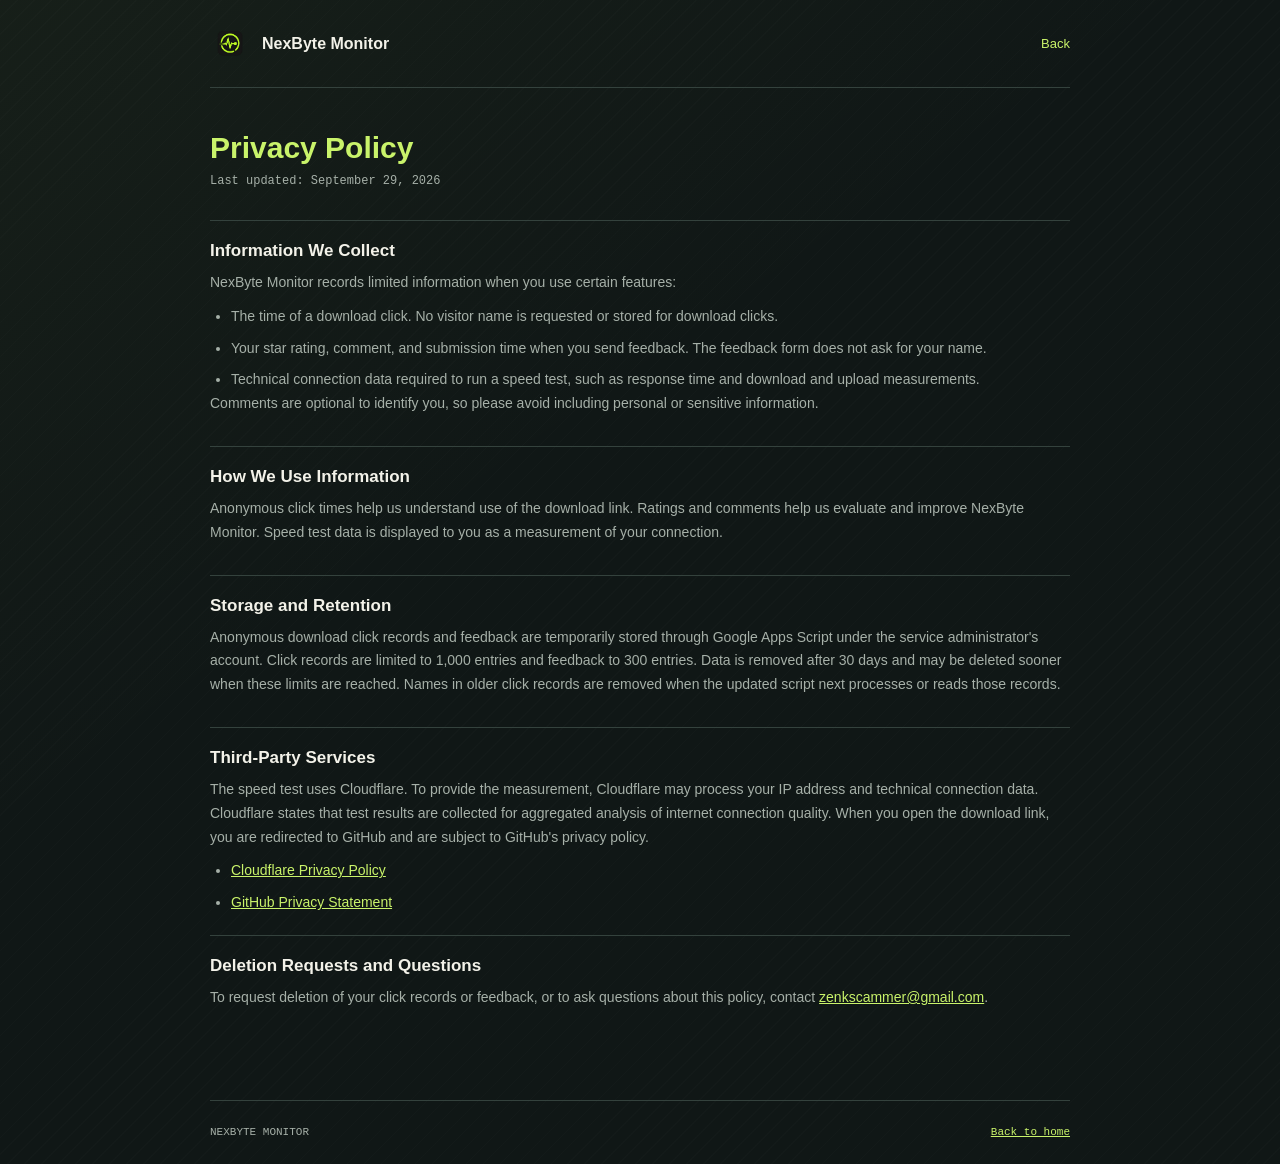
==== privacy.html @ 81417cbb "Add files via upload" ====
<!doctype html>
<html lang="en">
  <head>
    <meta charset="UTF-8" />
    <meta name="viewport" content="width=device-width, initial-scale=1.0" />
    <meta name="theme-color" content="#101716" />
    <meta name="description" content="NexByte Monitor privacy policy." />
    <title>Privacy Policy | NexByte Monitor</title>
    <link rel="stylesheet" href="privacy.min.css" />
  </head>
  <body>
    <div class="page">
      <header>
        <a class="brand" href="index.html">
          <img src="1ace2b28-f7fc-4e73-abe7-52dc9e09163b__1_-removebg-preview%20%281%29.webp" alt="" />
          NexByte Monitor
        </a>
        <a class="back-link" href="index.html">Back</a>
      </header>

      <main>
        <h1>Privacy Policy</h1>
        <p class="updated">Last updated: September 29, 2026</p>

        <section>
          <h2>Information We Collect</h2>
          <p>NexByte Monitor records limited information when you use certain features:</p>
          <ul>
            <li>The time of a download click. No visitor name is requested or stored for download clicks.</li>
            <li>Your star rating, comment, and submission time when you send feedback. The feedback form does not ask for your name.</li>
            <li>Technical connection data required to run a speed test, such as response time and download and upload measurements.</li>
          </ul>
          <p>Comments are optional to identify you, so please avoid including personal or sensitive information.</p>
        </section>

        <section>
          <h2>How We Use Information</h2>
          <p>Anonymous click times help us understand use of the download link. Ratings and comments help us evaluate and improve NexByte Monitor. Speed test data is displayed to you as a measurement of your connection.</p>
        </section>

        <section>
          <h2>Storage and Retention</h2>
          <p>Anonymous download click records and feedback are temporarily stored through Google Apps Script under the service administrator's account. Click records are limited to 1,000 entries and feedback to 300 entries. Data is removed after 30 days and may be deleted sooner when these limits are reached. Names in older click records are removed when the updated script next processes or reads those records.</p>
        </section>

        <section>
          <h2>Third-Party Services</h2>
          <p>The speed test uses Cloudflare. To provide the measurement, Cloudflare may process your IP address and technical connection data. Cloudflare states that test results are collected for aggregated analysis of internet connection quality. When you open the download link, you are redirected to GitHub and are subject to GitHub's privacy policy.</p>
          <ul>
            <li><a href="https://www.cloudflare.com/privacypolicy/" target="_blank" rel="noopener noreferrer">Cloudflare Privacy Policy</a></li>
            <li><a href="https://docs.github.com/en/site-policy/privacy-policies/github-privacy-statement" target="_blank" rel="noopener noreferrer">GitHub Privacy Statement</a></li>
          </ul>
        </section>

        <section>
          <h2>Deletion Requests and Questions</h2>
          <p>To request deletion of your click records or feedback, or to ask questions about this policy, contact <a href="mailto:zenkscammer@gmail.com">zenkscammer@gmail.com</a>.</p>
        </section>
      </main>

      <footer>
        <span>NEXBYTE MONITOR</span>
        <a href="index.html">Back to home</a>
      </footer>
    </div>
  </body>
</html>
---- privacy.min.css ----
:root{color-scheme:dark;--ink:#f3f2e9;--muted:#a6b0a8;--base:#101716;--line:#34423d;--lime:#c9f36a}*{box-sizing:border-box}body{min-height:100vh;margin:0;background-color:var(--base);background-image:linear-gradient(145deg,rgba(201,243,106,.035),transparent 42%),repeating-linear-gradient(135deg,rgba(255,255,255,.012) 0 1px,transparent 1px 12px);color:var(--ink);font-family:"Segoe UI","Trebuchet MS",sans-serif}.page{width:min(100% - 40px,860px);margin:0 auto}header{min-height:88px;display:flex;align-items:center;justify-content:space-between;border-bottom:1px solid var(--line)}.brand{display:flex;align-items:center;gap:12px;color:var(--ink);font-weight:700;text-decoration:none}.brand img{display:block;width:40px;height:40px;object-fit:contain}.back-link,a{color:var(--lime)}.back-link{font-size:13px;text-decoration:none}.back-link:hover{text-decoration:underline}main{padding:42px 0 60px}h1{margin:0 0 8px;color:var(--lime);font-size:30px;line-height:1.2}.updated{margin:0 0 32px;color:var(--muted);font:12px Consolas,monospace}section{padding:20px 0;border-top:1px solid var(--line)}h2{margin:0 0 10px;font-size:17px}li,p{color:var(--muted);font-size:14px;line-height:1.7}p{margin:0 0 10px}ul{display:grid;gap:8px;padding-left:21px;margin:10px 0 0}footer{min-height:64px;display:flex;align-items:center;justify-content:space-between;gap:12px;border-top:1px solid var(--line);color:var(--muted);font:11px Consolas,monospace}@media (max-width:600px){.page{width:min(100% - 32px,520px)}header{min-height:72px}.brand{gap:9px;font-size:14px}.brand img{width:36px;height:36px}main{padding:30px 0 44px}h1{font-size:25px}li,p{font-size:13px}footer{flex-wrap:wrap;padding:14px 0}}
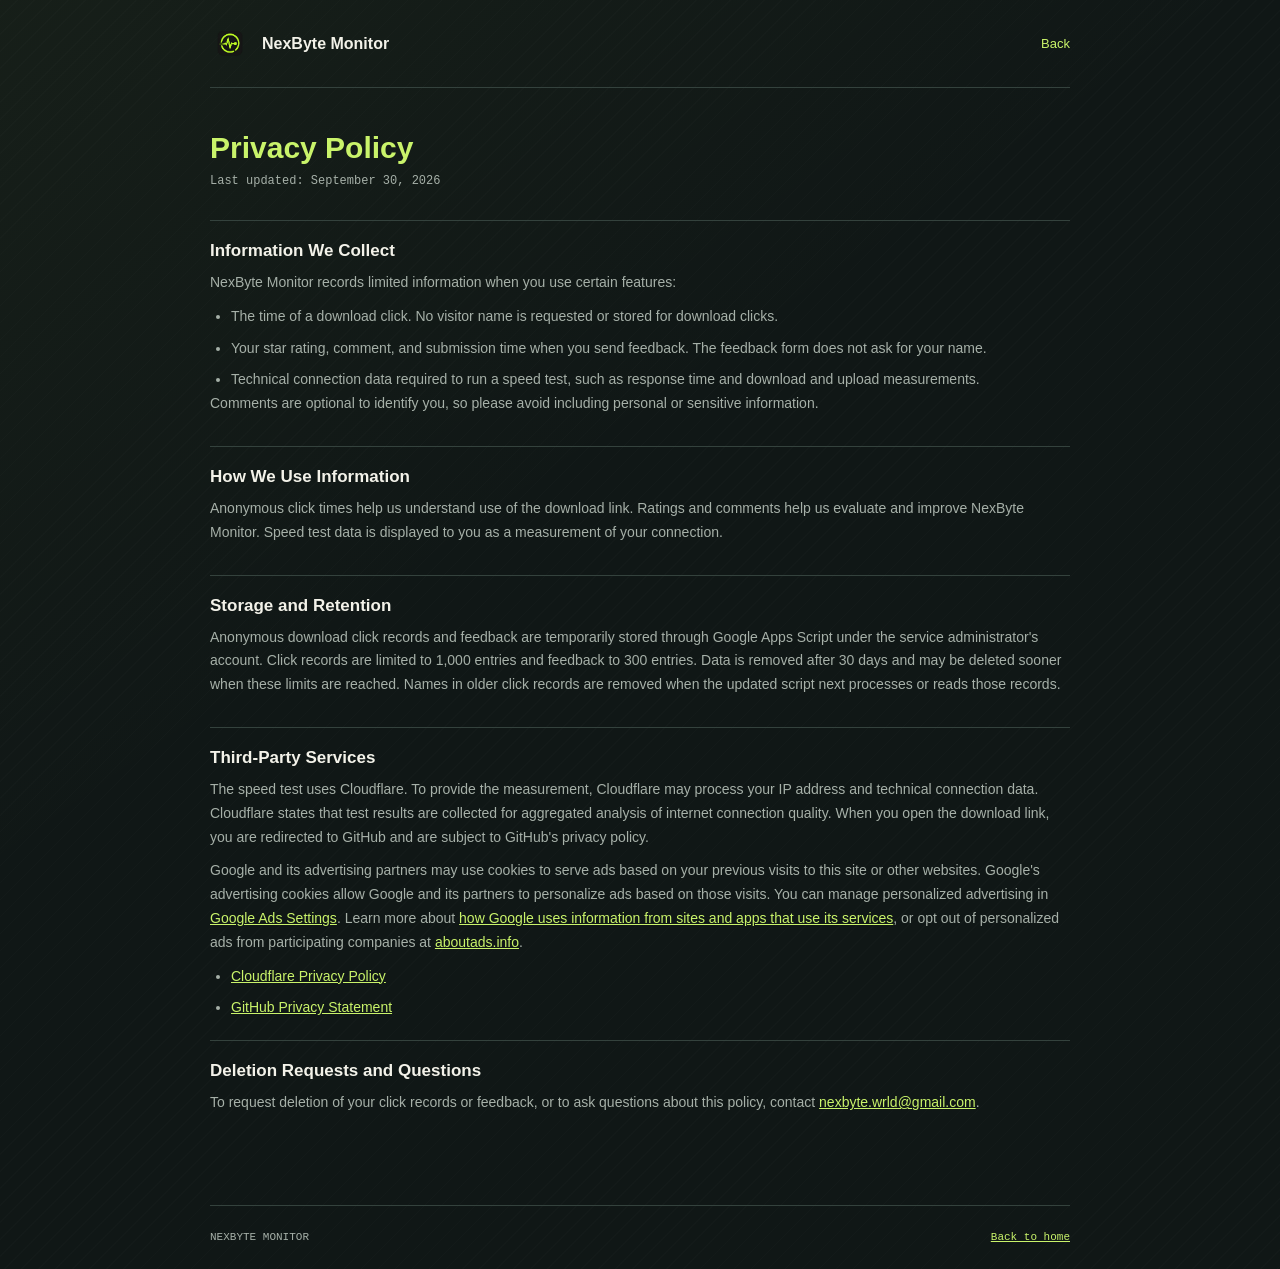
==== commit 00d74fa2: "new" ====
--- a/privacy.html
+++ b/privacy.html
@@ -20,7 +20,7 @@
 
       <main>
         <h1>Privacy Policy</h1>
-        <p class="updated">Last updated: September 29, 2026</p>
+        <p class="updated">Last updated: September 30, 2026</p>
 
         <section>
           <h2>Information We Collect</h2>
@@ -46,6 +46,7 @@
         <section>
           <h2>Third-Party Services</h2>
           <p>The speed test uses Cloudflare. To provide the measurement, Cloudflare may process your IP address and technical connection data. Cloudflare states that test results are collected for aggregated analysis of internet connection quality. When you open the download link, you are redirected to GitHub and are subject to GitHub's privacy policy.</p>
+          <p>Google and its advertising partners may use cookies to serve ads based on your previous visits to this site or other websites. Google's advertising cookies allow Google and its partners to personalize ads based on those visits. You can manage personalized advertising in <a href="https://www.google.com/settings/ads" target="_blank" rel="noopener noreferrer">Google Ads Settings</a>. Learn more about <a href="https://policies.google.com/technologies/partner-sites?hl=en" target="_blank" rel="noopener noreferrer">how Google uses information from sites and apps that use its services</a>, or opt out of personalized ads from participating companies at <a href="https://www.aboutads.info/choices/" target="_blank" rel="noopener noreferrer">aboutads.info</a>.</p>
           <ul>
             <li><a href="https://www.cloudflare.com/privacypolicy/" target="_blank" rel="noopener noreferrer">Cloudflare Privacy Policy</a></li>
             <li><a href="https://docs.github.com/en/site-policy/privacy-policies/github-privacy-statement" target="_blank" rel="noopener noreferrer">GitHub Privacy Statement</a></li>
@@ -54,7 +55,7 @@
 
         <section>
           <h2>Deletion Requests and Questions</h2>
-          <p>To request deletion of your click records or feedback, or to ask questions about this policy, contact <a href="mailto:zenkscammer@gmail.com">zenkscammer@gmail.com</a>.</p>
+          <p>To request deletion of your click records or feedback, or to ask questions about this policy, contact <a href="mailto:nexbyte.wrld@gmail.com">nexbyte.wrld@gmail.com</a>.</p>
         </section>
       </main>
 
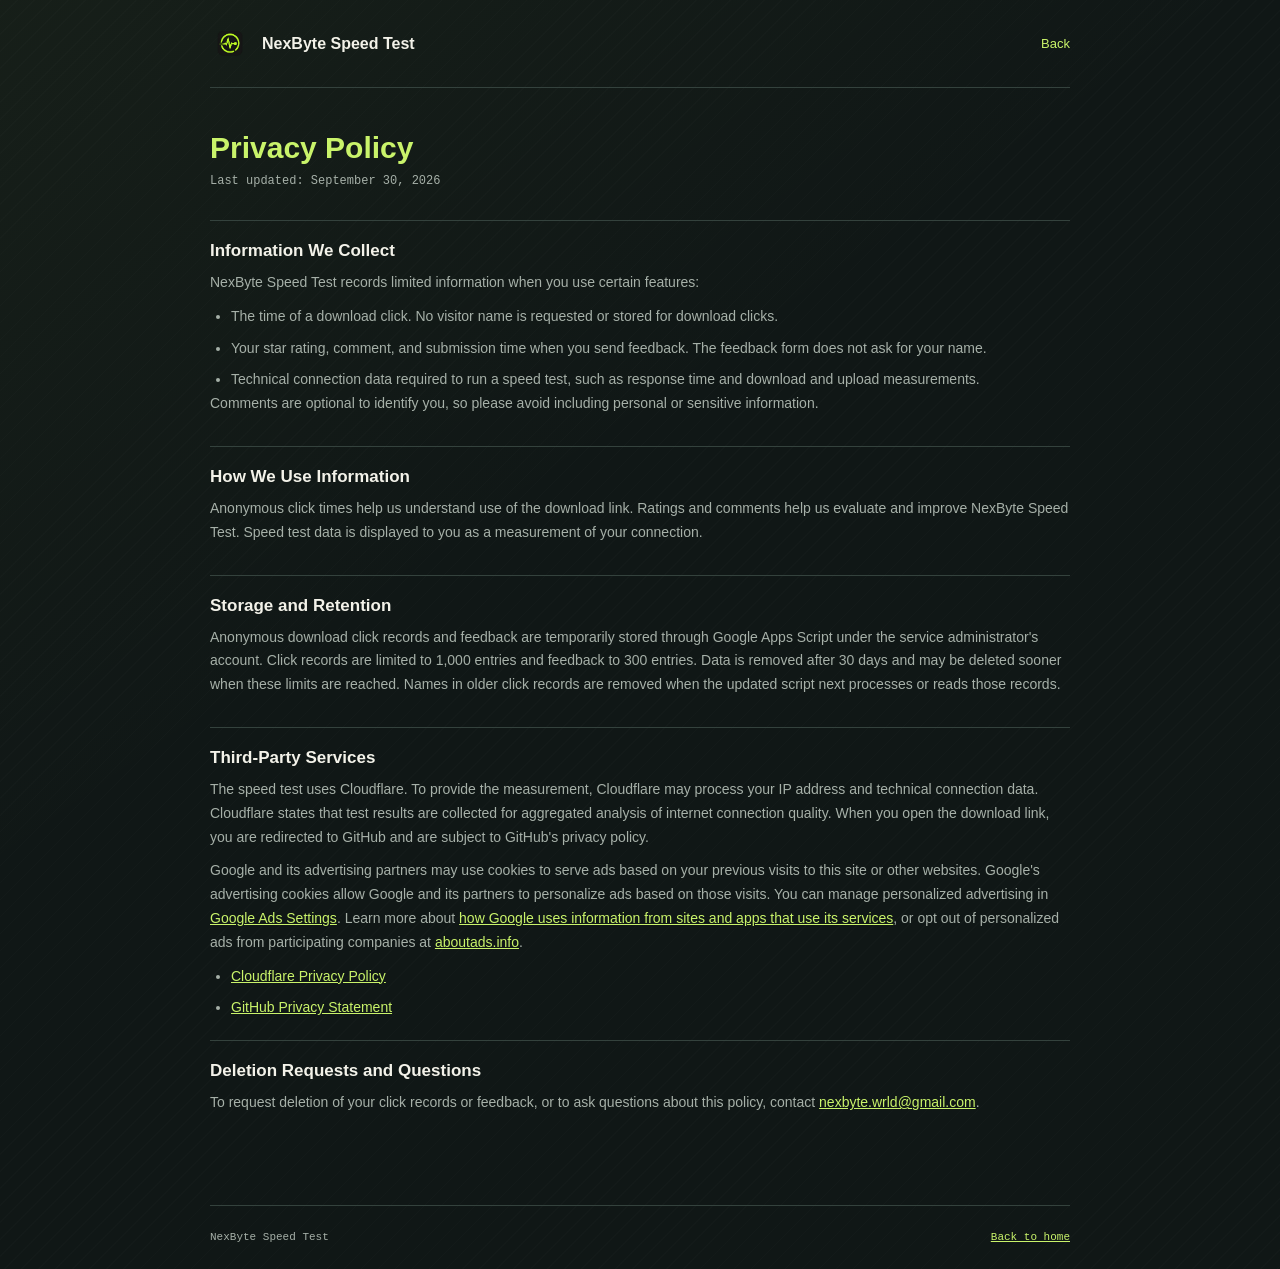
==== commit 979bb6bb: "new" ====
--- a/privacy.html
+++ b/privacy.html
@@ -4,8 +4,8 @@
     <meta charset="UTF-8" />
     <meta name="viewport" content="width=device-width, initial-scale=1.0" />
     <meta name="theme-color" content="#101716" />
-    <meta name="description" content="NexByte Monitor privacy policy." />
-    <title>Privacy Policy | NexByte Monitor</title>
+    <meta name="description" content="NexByte Speed Test privacy policy." />
+    <title>Privacy Policy | NexByte Speed Test</title>
     <link rel="stylesheet" href="privacy.min.css" />
   </head>
   <body>
@@ -13,7 +13,7 @@
       <header>
         <a class="brand" href="index.html">
           <img src="1ace2b28-f7fc-4e73-abe7-52dc9e09163b__1_-removebg-preview%20%281%29.webp" alt="" />
-          NexByte Monitor
+          NexByte Speed Test
         </a>
         <a class="back-link" href="index.html">Back</a>
       </header>
@@ -24,7 +24,7 @@
 
         <section>
           <h2>Information We Collect</h2>
-          <p>NexByte Monitor records limited information when you use certain features:</p>
+          <p>NexByte Speed Test records limited information when you use certain features:</p>
           <ul>
             <li>The time of a download click. No visitor name is requested or stored for download clicks.</li>
             <li>Your star rating, comment, and submission time when you send feedback. The feedback form does not ask for your name.</li>
@@ -35,7 +35,7 @@
 
         <section>
           <h2>How We Use Information</h2>
-          <p>Anonymous click times help us understand use of the download link. Ratings and comments help us evaluate and improve NexByte Monitor. Speed test data is displayed to you as a measurement of your connection.</p>
+          <p>Anonymous click times help us understand use of the download link. Ratings and comments help us evaluate and improve NexByte Speed Test. Speed test data is displayed to you as a measurement of your connection.</p>
         </section>
 
         <section>
@@ -60,7 +60,7 @@
       </main>
 
       <footer>
-        <span>NEXBYTE MONITOR</span>
+        <span>NexByte Speed Test</span>
         <a href="index.html">Back to home</a>
       </footer>
     </div>
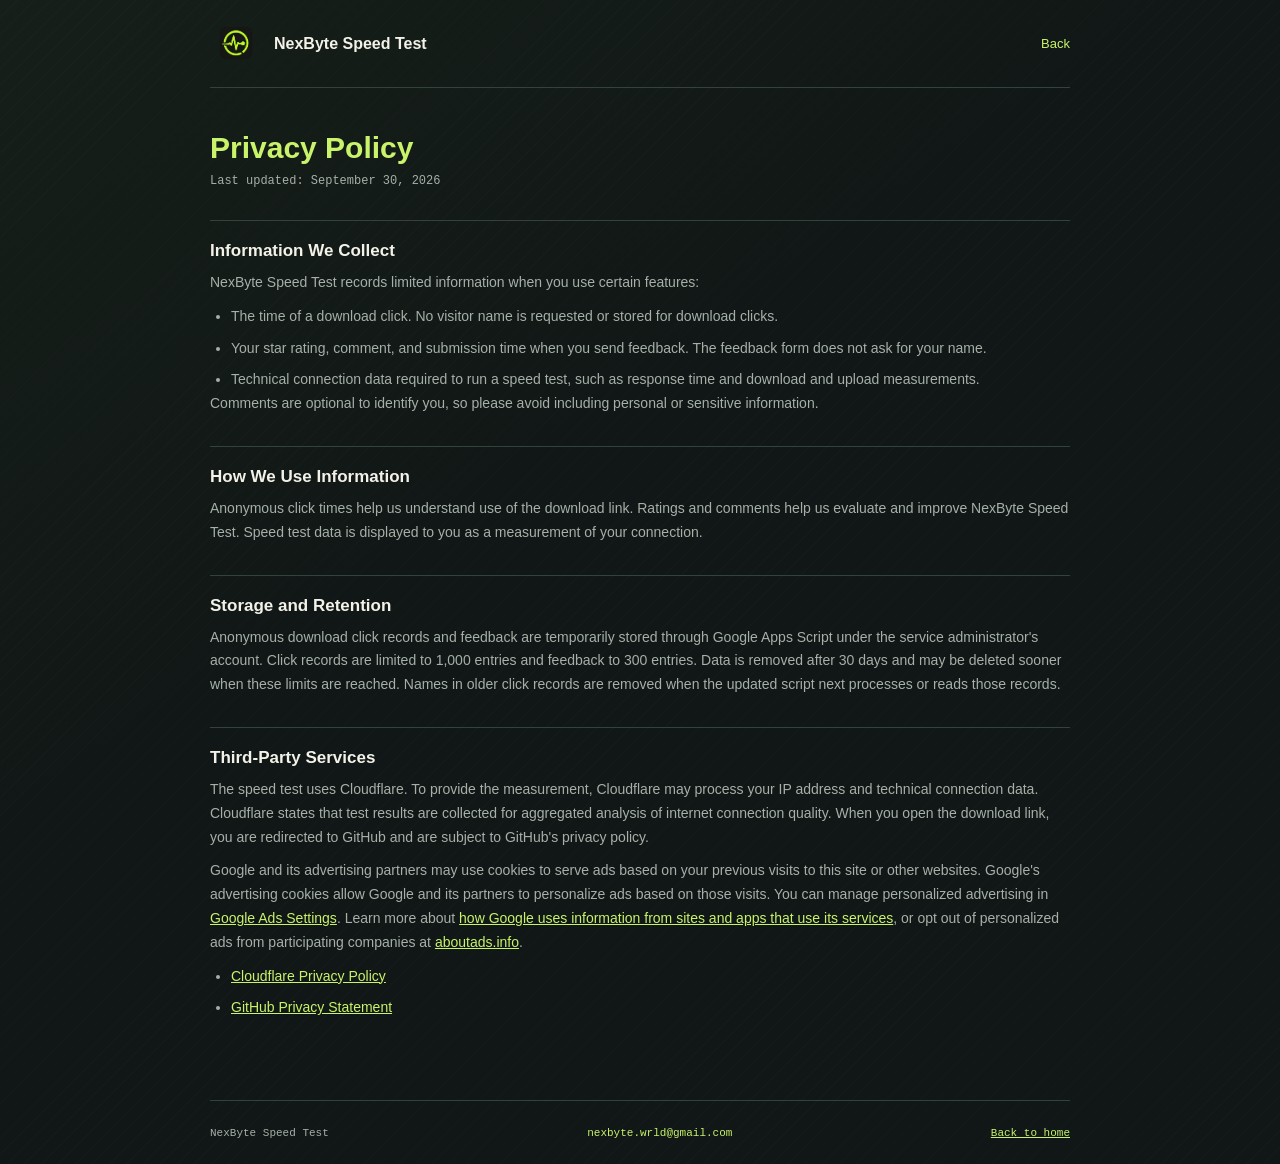
==== commit 0f280d91: "perbaikan" ====
--- a/privacy.html
+++ b/privacy.html
@@ -4,18 +4,54 @@
     <meta charset="UTF-8" />
     <meta name="viewport" content="width=device-width, initial-scale=1.0" />
     <meta name="theme-color" content="#101716" />
-    <meta name="description" content="NexByte Speed Test privacy policy." />
+    <link rel="icon" type="image/png" href="/favicon.png" />
+    <link rel="preconnect" href="https://pagead2.googlesyndication.com" />
+    <script async src="https://pagead2.googlesyndication.com/pagead/js/adsbygoogle.js?client=ca-pub-5008812499182568" crossorigin="anonymous"></script>
+    <meta name="description" content="Read how NexByte Speed Test handles download clicks, feedback, speed-test data, advertising cookies, third-party services, and data retention." />
+    <meta property="og:title" content="Privacy Policy | NexByte Speed Test" />
+    <meta property="og:description" content="Learn how NexByte Speed Test handles download clicks, feedback, speed-test data, advertising cookies, third-party services, and data retention." />
+    <meta property="og:url" content="https://nexbyteexe.github.io/privacy.html" />
+    <meta property="og:type" content="website" />
+    <meta property="og:image" content="https://nexbyteexe.github.io/og-preview.jpg" />
+    <meta property="og:image:type" content="image/jpeg" />
+    <meta property="og:image:width" content="1200" />
+    <meta property="og:image:height" content="629" />
+    <meta property="og:image:alt" content="NexByte desktop monitor showing live network metrics" />
+    <meta name="twitter:card" content="summary_large_image" />
+    <meta name="twitter:image" content="https://nexbyteexe.github.io/og-preview.jpg" />
+    <link rel="canonical" href="https://nexbyteexe.github.io/privacy.html" />
     <title>Privacy Policy | NexByte Speed Test</title>
+    <script type="application/ld+json">
+      {
+        "@context": "https://schema.org",
+        "@type": "WebPage",
+        "name": "Privacy Policy | NexByte Speed Test",
+        "url": "https://nexbyteexe.github.io/privacy.html",
+        "description": "Read how NexByte Speed Test handles download clicks, feedback, speed-test data, advertising cookies, third-party services, and data retention.",
+        "isPartOf": {
+          "@type": "WebSite",
+          "name": "NexByte Speed Test",
+          "url": "https://nexbyteexe.github.io/"
+        }
+      }
+    </script>
     <link rel="stylesheet" href="privacy.min.css" />
+    <style>
+      header .brand img {
+        width: 52px;
+        height: 52px;
+      }
+    </style>
+    <link rel="stylesheet" href="site-contact.css" />
   </head>
   <body>
     <div class="page">
       <header>
-        <a class="brand" href="index.html">
+        <a class="brand" href="/">
           <img src="1ace2b28-f7fc-4e73-abe7-52dc9e09163b__1_-removebg-preview%20%281%29.webp" alt="" />
           NexByte Speed Test
         </a>
-        <a class="back-link" href="index.html">Back</a>
+        <a class="back-link" href="/">Back</a>
       </header>
 
       <main>
@@ -53,15 +89,12 @@
           </ul>
         </section>
 
-        <section>
-          <h2>Deletion Requests and Questions</h2>
-          <p>To request deletion of your click records or feedback, or to ask questions about this policy, contact <a href="mailto:nexbyte.wrld@gmail.com">nexbyte.wrld@gmail.com</a>.</p>
-        </section>
       </main>
 
       <footer>
         <span>NexByte Speed Test</span>
-        <a href="index.html">Back to home</a>
+        <a class="email-link" href="mailto:nexbyte.wrld@gmail.com">nexbyte.wrld@gmail.com</a>
+        <a href="/">Back to home</a>
       </footer>
     </div>
   </body>
--- a/site-contact.css
+++ b/site-contact.css
@@ -0,0 +1,17 @@
+.email-link {
+  color: var(--lime);
+  font: inherit;
+  overflow-wrap: anywhere;
+  text-decoration: none;
+}
+
+.email-link:hover {
+  text-decoration: underline;
+  text-underline-offset: 3px;
+}
+
+.email-link:focus-visible {
+  outline: 2px solid var(--lime);
+  outline-offset: 4px;
+  border-radius: 2px;
+}
